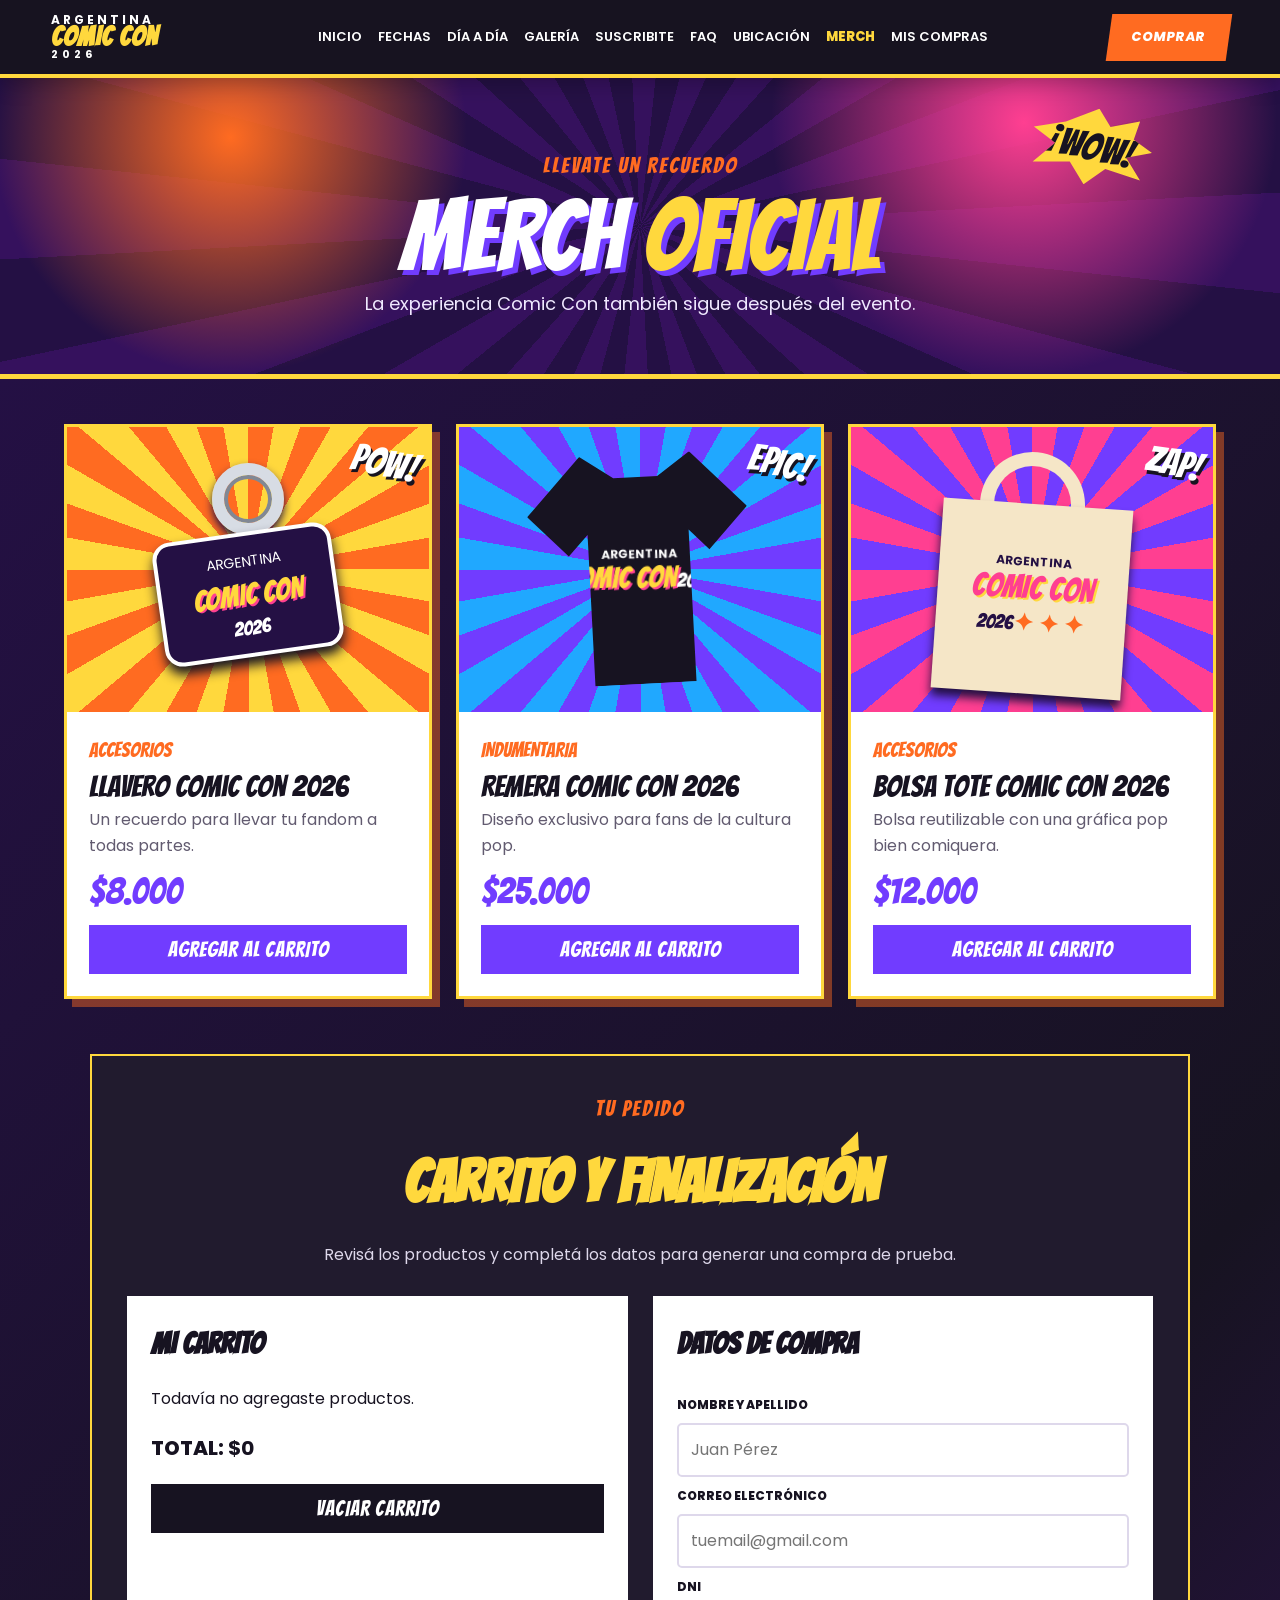
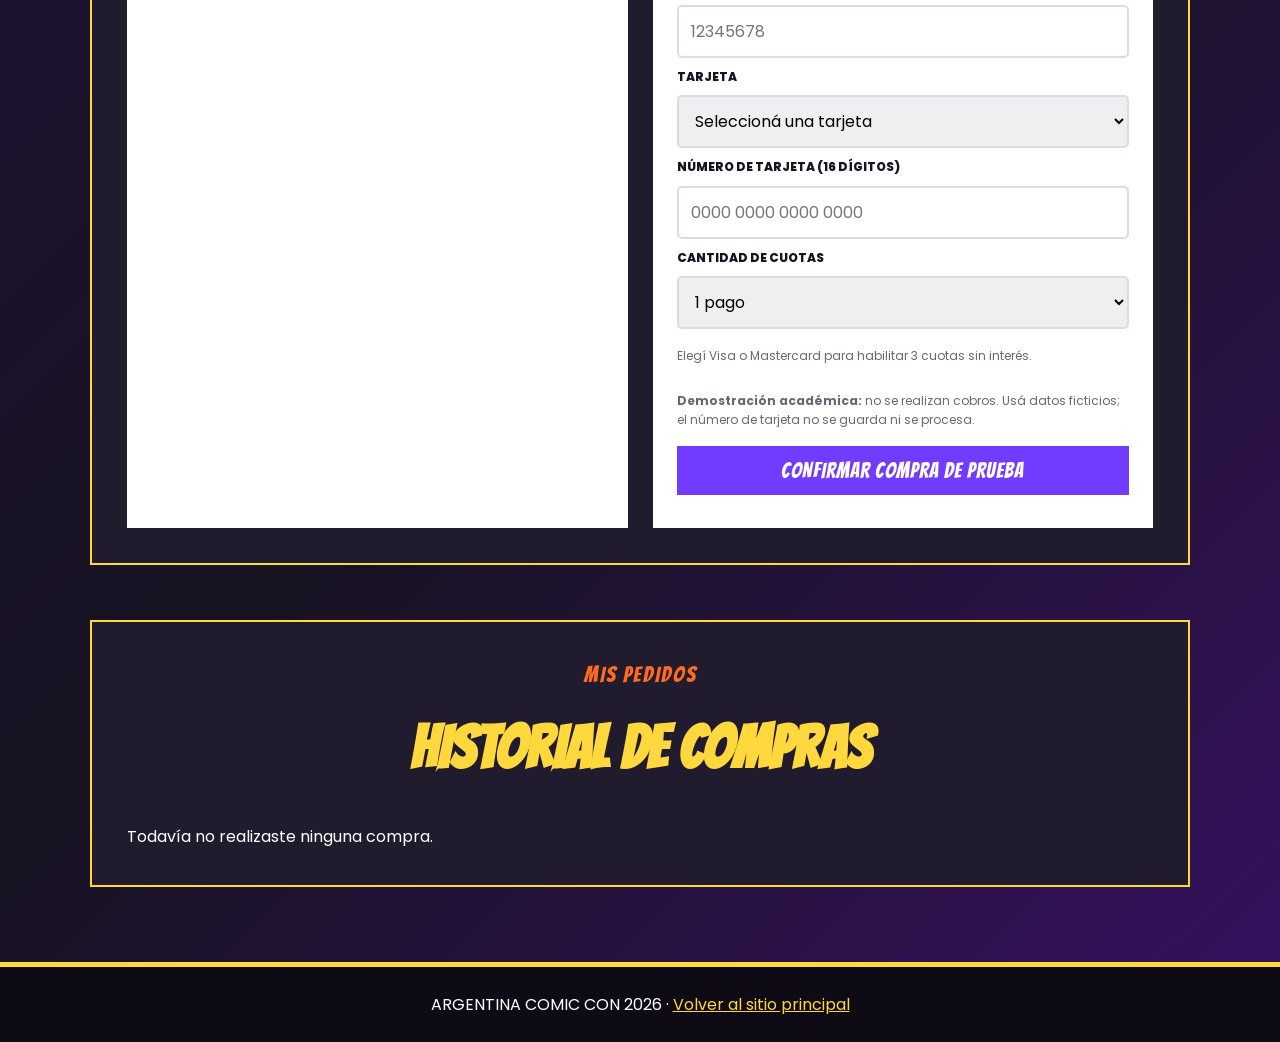
==== merch.html @ 1d35cbb2 "first commit" ====
<!DOCTYPE html>
<html lang="es">
<head>
<meta charset="UTF-8">
<meta name="viewport" content="width=device-width, initial-scale=1.0">
<title>Merch oficial | Argentina Comic Con 2026</title>
<link rel="preconnect" href="https://fonts.googleapis.com">
<link rel="preconnect" href="https://fonts.gstatic.com" crossorigin>
<link href="https://fonts.googleapis.com/css2?family=Bangers&family=Poppins:wght@300;400;500;600;700;800&display=swap" rel="stylesheet">
<link rel="stylesheet" href="style.css">
</head>
<body class="shop-page">
<header class="header">
<a href="index.html#inicio" class="logo"><span>ARGENTINA</span><strong>COMIC CON</strong><small>2026</small></a>
<nav class="nav"><a href="index.html#inicio">Inicio</a><a href="index.html#fechas">Fechas</a><a href="index.html#dia-a-dia">Día a Día</a><a href="index.html#galeria">Galería</a><a href="index.html#suscribite">Suscribite</a><a href="index.html#faq">FAQ</a><a href="index.html#ubicacion">Ubicación</a><a class="nav-merch active" href="merch.html">MERCH</a><a href="#historial-compras">Mis compras</a></nav>
<a href="index.html#fechas" class="btn btn-header">COMPRAR</a>
</header>
<main>
<section class="shop-hero"><p class="etiqueta-seccion">LLEVATE UN RECUERDO</p><h1>MERCH <span>OFICIAL</span></h1><p>La experiencia Comic Con también sigue después del evento.</p><div class="shop-comic-burst">¡WOW!</div></section>
<section class="shop-main">
<div class="shop-products">
<article class="shop-product"><div class="shop-product-art art-keychain" role="img" aria-label="Llavero coleccionable Comic Con 2026"><div class="key-ring"></div><div class="key-tag">ARGENTINA<br><b>COMIC CON</b><small>2026</small></div><span class="pop-word">POW!</span></div><div class="shop-product-info"><span class="entrada-tipo">ACCESORIOS</span><h2>Llavero Comic Con 2026</h2><p>Un recuerdo para llevar tu fandom a todas partes.</p><strong>$8.000</strong><button class="btn-entrada agregar-carrito" data-id="llavero" data-nombre="Llavero Comic Con 2026" data-precio="8000">AGREGAR AL CARRITO</button></div></article>
<article class="shop-product"><div class="shop-product-art art-shirt" role="img" aria-label="Remera negra edición Comic Con 2026"><div class="shirt-shape"><span>ARGENTINA<br><b>COMIC CON</b><small>2026</small></span></div><span class="pop-word">EPIC!</span></div><div class="shop-product-info"><span class="entrada-tipo">INDUMENTARIA</span><h2>Remera Comic Con 2026</h2><p>Diseño exclusivo para fans de la cultura pop.</p><strong>$25.000</strong><button class="btn-entrada agregar-carrito" data-id="remera" data-nombre="Remera Comic Con 2026" data-precio="25000">AGREGAR AL CARRITO</button></div></article>
<article class="shop-product"><div class="shop-product-art art-tote" role="img" aria-label="Bolsa tote de tela Comic Con 2026"><div class="tote-handle"></div><div class="tote-shape">ARGENTINA<br><b>COMIC CON</b><small>2026</small><i>✦ ✦ ✦</i></div><span class="pop-word">ZAP!</span></div><div class="shop-product-info"><span class="entrada-tipo">ACCESORIOS</span><h2>Bolsa tote Comic Con 2026</h2><p>Bolsa reutilizable con una gráfica pop bien comiquera.</p><strong>$12.000</strong><button class="btn-entrada agregar-carrito" data-id="tote" data-nombre="Bolsa tote Comic Con 2026" data-precio="12000">AGREGAR AL CARRITO</button></div></article>
</div>
<section class="checkout shop-checkout" id="datos-compra"><div class="checkout-heading"><p class="etiqueta-seccion">TU PEDIDO</p><h2>CARRITO Y FINALIZACIÓN</h2><p>Revisá los productos y completá los datos para generar una compra de prueba.</p></div><div class="checkout-grid">
<div class="carrito-panel"><h3>MI CARRITO</h3><div id="carrito-vacio">Todavía no agregaste productos.</div><div id="carrito-lista"></div><p class="carrito-total">TOTAL: <strong id="carrito-total">$0</strong></p><button type="button" class="btn-entrada vaciar-carrito" id="vaciar-carrito">VACIAR CARRITO</button></div>
<form class="compra-form" id="form-compra"><h3>DATOS DE COMPRA</h3><label for="compra-nombre">Nombre y apellido</label><input id="compra-nombre" name="nombre" type="text" required placeholder="Juan Pérez"><label for="compra-email">Correo electrónico</label><input id="compra-email" name="email" type="email" required placeholder="tuemail@gmail.com"><label for="compra-dni">DNI</label><input id="compra-dni" name="dni" type="text" required inputmode="numeric" placeholder="12345678">
<label for="medio-pago">Tarjeta</label><select id="medio-pago" name="pago" required><option value="">Seleccioná una tarjeta</option><option value="Visa">Visa</option><option value="Mastercard">Mastercard</option><option value="American Express">American Express</option></select>
<label for="numero-tarjeta">Número de tarjeta (16 dígitos)</label><input id="numero-tarjeta" name="numeroTarjeta" type="text" inputmode="numeric" autocomplete="cc-number" maxlength="19" placeholder="0000 0000 0000 0000" required>
<label for="cuotas">Cantidad de cuotas</label><select id="cuotas" name="cuotas" required><option value="1">1 pago</option><option value="3">3 cuotas sin interés (Visa / Mastercard)</option></select><p class="aviso-demo" id="aviso-cuotas">3 cuotas sin interés disponibles para Visa y Mastercard. American Express: 1 pago.</p>
<p class="aviso-demo"><strong>Demostración académica:</strong> no se realizan cobros. Usá datos ficticios; el número de tarjeta no se guarda ni se procesa.</p><button class="btn-entrada" type="submit">CONFIRMAR COMPRA DE PRUEBA</button><p id="mensaje-compra" role="status"></p></form></div></section>
<section class="historial shop-history" id="historial-compras"><div class="checkout-heading"><p class="etiqueta-seccion">MIS PEDIDOS</p><h2>HISTORIAL DE COMPRAS</h2></div><div id="historial-lista"></div></section>
</section>
</main>
<footer class="footer"><p>ARGENTINA COMIC CON 2026 · <a href="index.html">Volver al sitio principal</a></p></footer>
<script src="script.js"></script>
</body></html>
---- style.css ----
* {
    margin: 0;
    padding: 0;
    box-sizing: border-box;
}

html {
    overflow-x: hidden;
    scroll-behavior: smooth;
}

body {
    overflow-x: hidden;
    font-family: "Poppins", sans-serif;
    background: #f5f2ff;
    color: #171321;
    line-height: 1.6;
}

img {
    max-width: 100%;
    display: block;
}

a {
    text-decoration: none;
    color: inherit;
}

button,
input {
    font-family: inherit;
}




:root {
    --purple: #713cff;
    --dark-purple: #241044;
    --orange: #ff6b21;
    --yellow: #ffd83d;
    --blue: #20a8ff;
    --pink: #ff3f91;
    --dark: #171321;
    --white: #ffffff;
    --light: #f5f2ff;
    --gray: #77727f;
    --border: #ded8eb;
}




.header {
    position: sticky;
    top: 0;
    z-index: 1000;

    width: 100%;
    min-height: 78px;

    display: flex;
    align-items: center;
    justify-content: space-between;
    gap: 18px;
    flex-wrap: nowrap;

    padding: 12px 4%;

    background: rgba(23, 19, 33, 0.96);
    color: var(--white);

    border-bottom: 4px solid var(--yellow);
    box-shadow: 0 5px 20px rgba(0, 0, 0, 0.25);
}




.logo {
    flex: 0 0 auto;
    display: flex;
    flex-direction: column;
    line-height: 0.9;
    min-width: 145px;
}

.logo span {
    font-size: 12px;
    font-weight: 700;
    letter-spacing: 3px;
}

.logo strong {
    font-family: "Bangers", cursive;
    font-size: 27px;
    letter-spacing: 1px;
    color: var(--yellow);
}

.logo small {
    font-size: 11px;
    font-weight: 700;
    letter-spacing: 4px;
}




.nav {
    flex: 1 1 auto;
    min-width: 0;
    display: flex;
    align-items: center;
    justify-content: center;
    gap: clamp(10px, 1.25vw, 22px);
    flex-wrap: nowrap;
}

.nav a {
    position: relative;

    font-size: 13px;
    font-weight: 600;
    text-transform: uppercase;

    transition: 0.25s ease;
}

.nav a::after {
    content: "";
    position: absolute;
    left: 0;
    bottom: -6px;

    width: 0;
    height: 3px;

    background: var(--yellow);

    transition: 0.25s ease;
}

.nav a:hover {
    color: var(--yellow);
}

.nav a:hover::after {
    width: 100%;
}




.btn {
    display: inline-flex;
    align-items: center;
    justify-content: center;

    padding: 13px 23px;

    border: none;
    cursor: pointer;

    font-size: 13px;
    font-weight: 800;
    letter-spacing: 0.5px;

    text-transform: uppercase;

    transition: 0.25s ease;
}

.btn-header {
    flex: 0 0 auto;
    white-space: nowrap;
    background: var(--orange);
    color: white;

    transform: skew(-8deg);
}

.btn-header:hover {
    background: var(--yellow);
    color: var(--dark);
    transform: skew(-8deg) translateY(-3px);
}

.btn-primary {
    background: var(--yellow);
    color: var(--dark);
    box-shadow: 5px 5px 0 var(--dark);
}

.btn-primary:hover {
    transform: translate(-3px, -3px);
    box-shadow: 8px 8px 0 var(--dark);
}

.btn-secondary {
    background: transparent;
    color: white;
    border: 2px solid white;
}

.btn-secondary:hover {
    background: white;
    color: var(--dark);
}




.hero {
    position: relative;
    min-height: 680px;

    display: flex;
    align-items: center;

    overflow: hidden;

    background:
        radial-gradient(circle at 75% 30%, rgba(255, 216, 61, 0.25), transparent 22%),
        radial-gradient(circle at 90% 80%, rgba(255, 63, 145, 0.35), transparent 28%),
        linear-gradient(135deg, #251044 0%, #4a1b86 50%, #151022 100%);
}

.hero::before {
    content: "WOW!";
    position: absolute;
    right: 5%;
    top: 12%;

    font-family: "Bangers", cursive;
    font-size: clamp(90px, 15vw, 230px);

    color: rgba(255, 216, 61, 0.08);

    transform: rotate(-10deg);
}

.hero-overlay {
    position: absolute;
    inset: 0;

    background:
        repeating-linear-gradient(
            135deg,
            transparent,
            transparent 18px,
            rgba(255, 255, 255, 0.025) 19px,
            rgba(255, 255, 255, 0.025) 20px
        );
}

.hero-content {
    position: relative;
    z-index: 2;

    width: min(900px, 90%);

    margin: 0 auto;
    padding: 90px 0;
}

.eyebrow {
    margin-bottom: 15px;

    color: var(--yellow);

    font-size: 14px;
    font-weight: 800;
    letter-spacing: 3px;
}

.hero h1 {
    font-family: "Bangers", cursive;

    font-size: clamp(75px, 12vw, 150px);
    line-height: 0.78;

    color: white;

    text-shadow:
        7px 7px 0 var(--dark),
        12px 12px 0 rgba(255, 107, 33, 0.7);

    transform: rotate(-2deg);
}

.hero h1 span {
    display: block;
    color: var(--yellow);
}

.hero-date {
    margin-top: 35px;

    font-size: clamp(20px, 3vw, 34px);
    font-weight: 800;

    color: white;
}

.hero-location {
    margin-top: 5px;

    color: #d9d1eb;

    font-size: 14px;
    font-weight: 600;
    letter-spacing: 1px;
}

.hero-buttons {
    display: flex;
    gap: 18px;
    margin-top: 35px;
    flex-wrap: wrap;
}

.comic-burst {
    position: absolute;
    right: 10%;
    bottom: 12%;

    width: 150px;
    height: 150px;

    display: flex;
    align-items: center;
    justify-content: center;

    background: var(--orange);
    color: white;

    font-family: "Bangers", cursive;
    font-size: 38px;
    letter-spacing: 2px;

    clip-path: polygon(
        50% 0%,
        61% 16%,
        79% 7%,
        82% 26%,
        100% 27%,
        89% 45%,
        100% 60%,
        80% 65%,
        83% 86%,
        63% 80%,
        50% 100%,
        38% 82%,
        18% 91%,
        20% 69%,
        0% 63%,
        13% 47%,
        2% 30%,
        22% 27%,
        24% 7%,
        42% 17%
    );

    transform: rotate(12deg);
}




.section {
    padding: 95px 7%;
}
.section {
    scroll-margin-top: 95px;
}

.btn-back-top {
    display: flex;
    width: max-content;
    margin: 35px auto 0;
    background: var(--dark);
    color: var(--white);
    box-shadow: 5px 5px 0 var(--yellow);
}

.btn-back-top:hover {
    background: var(--purple);
    color: var(--white);
    transform: translateY(-3px);
}

.dark-section .btn-back-top {
    background: var(--yellow);
    color: var(--dark);
    box-shadow: 5px 5px 0 var(--orange);
}

.dark-section .btn-back-top:hover {
    background: var(--orange);
    color: var(--white);
}


.section-title {
    margin-bottom: 50px;
}

.section-title > span {
    display: block;

    margin-bottom: 4px;

    color: var(--purple);

    font-size: 13px;
    font-weight: 800;
    letter-spacing: 3px;
}

.section-title h2 {
    font-size: clamp(35px, 5vw, 60px);
    line-height: 1;
    text-transform: uppercase;
}

.section-title h2 strong {
    display: block;
    color: var(--purple);
}

.light-title > span {
    color: var(--yellow);
}

.light-title h2 {
    color: white;
}

.light-title h2 strong {
    color: var(--yellow);
}

.section-intro {
    max-width: 700px;
    margin: -25px auto 50px;

    text-align: center;

    color: var(--gray);
}

.light-text {
    color: #d6d0df;
}




.intro {
    background: var(--light);
}

.intro-grid {
    display: grid;
    grid-template-columns: repeat(4, minmax(0, 1fr));
    gap: 22px;
}

.info-card {
    position: relative;

    min-height: 290px;

    padding: 30px;

    overflow: hidden;

    color: white;

    box-shadow: 8px 8px 0 var(--dark);

    transition: 0.3s ease;
}

.info-card:hover {
    transform: translateY(-8px) rotate(-1deg);
}

.card-purple {
    background: var(--purple);
}

.card-orange {
    background: var(--orange);
}

.card-blue {
    background: var(--blue);
}

.card-pink {
    background: var(--pink);
}

.card-number {
    font-family: "Bangers", cursive;
    font-size: 35px;
}

.info-card h3 {
    margin: 20px 0 12px;

    font-family: "Bangers", cursive;
    font-size: 30px;
    letter-spacing: 1px;
}

.info-card p {
    font-size: 14px;
}

.card-icon {
    position: absolute;
    right: 20px;
    bottom: 5px;

    font-size: 80px;
    opacity: 0.18;
}




.dark-section {
    background:
        radial-gradient(circle at 20% 20%, rgba(113, 60, 255, 0.25), transparent 25%),
        var(--dark);
}

.dates-grid {
    display: grid;
    grid-template-columns: repeat(3, minmax(0, 1fr));
    gap: 25px;
}

.date-card {
    background: white;
    color: var(--dark);

    border-top: 7px solid var(--purple);

    box-shadow: 8px 8px 0 rgba(255, 216, 61, 0.8);

    transition: 0.3s ease;
}

.date-card:hover {
    transform: translateY(-7px);
}

.featured-date {
    transform: translateY(-15px);
    border-top-color: var(--orange);
}

.featured-date:hover {
    transform: translateY(-22px);
}

.date-top {
    display: flex;
    justify-content: space-between;
    align-items: center;

    padding: 22px 25px;

    background: #f1edf8;
}

.date-top span {
    font-size: 13px;
    font-weight: 800;
    letter-spacing: 2px;
}

.date-top strong {
    font-family: "Bangers", cursive;
    font-size: 60px;
    line-height: 0.8;
}

.date-content {
    padding: 25px;
}

.date-content h3 {
    color: var(--purple);

    font-family: "Bangers", cursive;
    font-size: 35px;
}

.time {
    margin: 5px 0 15px;

    font-weight: 800;
}

.date-content > p:not(.time) {
    min-height: 90px;

    color: var(--gray);

    font-size: 14px;
}

.price {
    display: block;

    margin: 20px 0;

    color: var(--orange);

    font-size: 20px;
    font-weight: 800;
}

.btn-buy {
    width: 100%;

    background: var(--dark);
    color: white;
}

.btn-buy:hover {
    background: var(--purple);
}




.schedule {
    background: white;
}

.schedule-list {
    max-width: 1000px;
    margin: auto;
}

.schedule-day {
    margin-bottom: 45px;

    border: 2px solid var(--border);

    background: white;

    box-shadow: 8px 8px 0 #e8e2f1;
}

.day-heading {
    display: flex;
    align-items: center;
    gap: 25px;

    padding: 25px 30px;

    color: white;
}

.day-heading span {
    font-family: "Bangers", cursive;
    font-size: 70px;
    line-height: 0.8;
}

.day-heading small {
    font-size: 12px;
    font-weight: 800;
    letter-spacing: 3px;
}

.day-heading h3 {
    font-family: "Bangers", cursive;
    font-size: 35px;
    letter-spacing: 1px;
}

.day-heading.purple {
    background: var(--purple);
}

.day-heading.orange {
    background: var(--orange);
}

.day-heading.blue {
    background: var(--blue);
}

.events {
    padding: 10px 30px;
}

.event {
    display: grid;
    grid-template-columns: 100px 1fr;
    gap: 25px;

    padding: 23px 0;

    border-bottom: 1px solid var(--border);
}

.event:last-child {
    border-bottom: none;
}

.event time {
    color: var(--purple);

    font-size: 18px;
    font-weight: 800;
}

.event h4 {
    margin-bottom: 3px;

    font-size: 17px;
}

.event p {
    color: var(--gray);
    font-size: 14px;
}

.academic-note {
    max-width: 1000px;
    margin: 35px auto 0;

    color: var(--gray);

    font-size: 12px;
    font-style: italic;
    text-align: center;
}




.gallery {
    overflow: hidden;
}

.gallery-grid {
    display: grid;
    grid-template-columns: repeat(4, minmax(0, 1fr));
    gap: 15px;
}

.gallery-item {
    position: relative;

    aspect-ratio: 1 / 1;

    overflow: hidden;

    background: #312b3b;

    border: 3px solid white;

    transition: 0.3s ease;
}

.gallery-item img {
    width: 100%;
    height: 100%;

    object-fit: cover;

    transition: 0.4s ease;
}

.gallery-item:hover img {
    transform: scale(1.1);
}

.gallery-item:hover {
    transform: rotate(-2deg);
}

.gallery-item span {
    position: absolute;
    right: 8px;
    bottom: 5px;

    font-family: "Bangers", cursive;
    font-size: 25px;

    color: white;

    text-shadow: 2px 2px 0 var(--dark);
}




.subscribe {
    background:
        radial-gradient(circle at 80% 20%, rgba(255, 216, 61, 0.2), transparent 20%),
        #eee9f7;
}

.subscribe-content {
    max-width: 850px;
    margin: auto;
    text-align: center;
}

.subscribe-content .section-title {
    margin-bottom: 20px;
}

.subscribe-content p {
    color: var(--gray);
}

.subscribe-form {
    max-width: 850px;
    margin: 45px auto 0;

    display: grid;
    grid-template-columns: repeat(2, minmax(0, 1fr));
    gap: 20px;

    padding: 35px;

    background: white;

    border: 3px solid var(--dark);

    box-shadow: 9px 9px 0 var(--purple);
}

.form-group {
    display: flex;
    flex-direction: column;
    gap: 7px;
}

.form-group.full-width {
    grid-column: 1 / -1;
}

.form-group label {
    font-size: 12px;
    font-weight: 800;
    text-transform: uppercase;
}

.form-group input {
    width: 100%;

    padding: 14px 15px;

    border: 2px solid var(--border);
    outline: none;

    font-size: 14px;

    transition: 0.2s ease;
}

.form-group input:focus {
    border-color: var(--purple);
    box-shadow: 3px 3px 0 rgba(113, 60, 255, 0.2);
}

.btn-submit {
    grid-column: 1 / -1;

    background: var(--purple);
    color: white;
}

.btn-submit:hover {
    background: var(--orange);
    transform: translateY(-3px);
}




.faq {
    background: white;
}

.faq-list {
    max-width: 900px;
    margin: auto;
}

.faq details {
    margin-bottom: 15px;

    border: 2px solid var(--border);

    background: #faf9fd;

    transition: 0.2s ease;
}

.faq details[open] {
    border-color: var(--purple);
}

.faq summary {
    display: flex;
    align-items: center;
    justify-content: space-between;

    padding: 20px 25px;

    cursor: pointer;

    font-weight: 700;

    list-style: none;
}

.faq summary::-webkit-details-marker {
    display: none;
}

.faq summary span {
    color: var(--purple);

    font-size: 25px;
    font-weight: 400;

    transition: 0.2s ease;
}

.faq details[open] summary span {
    transform: rotate(45deg);
}

.faq details p {
    padding: 0 25px 22px;

    color: var(--gray);

    font-size: 14px;
}




.location {
    color: white;
}

.location-grid {
    display: grid;
    grid-template-columns: 0.8fr 1.2fr;
    gap: 40px;

    max-width: 1100px;
    margin: auto;
}

.location-info {
    display: flex;
    flex-direction: column;
    align-items: flex-start;
    justify-content: center;
}

.location-icon {
    margin-bottom: 10px;

    font-size: 55px;
}

.location-info h3 {
    margin-bottom: 15px;

    font-family: "Bangers", cursive;
    font-size: 45px;
    color: var(--yellow);
}

.location-info p {
    margin-bottom: 5px;

    color: #d9d3e3;
}

.btn-location {
    margin-top: 25px;

    background: var(--yellow);
    color: var(--dark);
}

.btn-location:hover {
    background: var(--orange);
    color: white;
}

.map-container {
    min-height: 450px;

    overflow: hidden;

    border: 5px solid white;

    box-shadow: 10px 10px 0 var(--orange);
}

.map-container iframe {
    display: block;
}




.footer {
    padding: 50px 7%;

    background: #0e0b15;
    color: white;

    text-align: center;

    border-top: 5px solid var(--yellow);
}

.footer-logo {
    display: flex;
    flex-direction: column;
    align-items: center;

    margin-bottom: 25px;
}

.footer-logo strong {
    font-family: "Bangers", cursive;
    font-size: 35px;
    letter-spacing: 1px;
}

.footer-logo span {
    color: var(--yellow);
    font-weight: 800;
}

.footer-links,
.socials {
    display: flex;
    justify-content: center;
    flex-wrap: wrap;
    gap: 20px;

    margin-bottom: 20px;
}

.footer-links a,
.socials a {
    color: #c9c3d2;

    font-size: 13px;

    transition: 0.2s ease;
}

.footer-links a:hover,
.socials a:hover {
    color: var(--yellow);
}

.copyright {
    color: #77727f;
    font-size: 12px;
}




@media (max-width: 1100px) {

    .header {
        gap: 12px;
        padding-left: 3%;
        padding-right: 3%;
    }

    .nav {
        gap: 10px;
    }

    .intro-grid {
        grid-template-columns: repeat(2, minmax(0, 1fr));
    }

    .gallery-grid {
        grid-template-columns: repeat(3, minmax(0, 1fr));
    }
}


@media (max-width: 850px) {

    .dates-grid {
        grid-template-columns: 1fr;
    }

    .featured-date {
        transform: none;
    }

    .featured-date:hover {
        transform: translateY(-7px);
    }

    .location-grid {
        grid-template-columns: 1fr;
    }

    .comic-burst {
        right: 5%;
        opacity: 0.6;
    }

    .gallery-grid {
        grid-template-columns: repeat(2, minmax(0, 1fr));
    }
}


@media (max-width: 650px) {

    .header {
        flex-wrap: wrap;
        justify-content: center;
        gap: 12px 18px;
    }

    .logo {
        width: 100%;
        align-items: center;
    }

    .nav {
        flex: 0 0 100%;
        justify-content: center;
        flex-wrap: wrap;
        gap: 10px 16px;
    }

    .section {
        scroll-margin-top: 145px;
    }

    .header {
        padding: 15px 5%;
    }

    .logo {
        min-width: auto;
    }

    .logo strong {
        font-size: 22px;
    }

    .btn-header {
        display: none;
    }

    .nav {
        gap: 12px 18px;
    }

    .nav a {
        font-size: 11px;
    }

    .hero {
        min-height: 600px;
    }

    .hero-content {
        padding: 70px 0;
    }

    .hero h1 {
        font-size: clamp(65px, 20vw, 105px);
    }

    .hero-date {
        font-size: 21px;
    }

    .hero-location {
        font-size: 11px;
    }

    .hero-buttons {
        flex-direction: column;
        align-items: stretch;
    }

    .comic-burst {
        width: 100px;
        height: 100px;

        font-size: 25px;

        right: 4%;
        bottom: 7%;
    }

    .section {
        padding: 70px 6%;
    }

    .section-title {
        margin-bottom: 35px;
    }

    .section-title h2 {
        font-size: 38px;
    }

    .intro-grid {
        grid-template-columns: 1fr;
    }

    .info-card {
        min-height: 240px;
    }

    .day-heading {
        padding: 20px;
        gap: 15px;
    }

    .day-heading span {
        font-size: 55px;
    }

    .day-heading h3 {
        font-size: 28px;
    }

    .events {
        padding: 10px 20px;
    }

    .event {
        grid-template-columns: 70px 1fr;
        gap: 15px;
    }

    .event time {
        font-size: 15px;
    }

    .event h4 {
        font-size: 15px;
    }

    .event p {
        font-size: 13px;
    }

    .gallery-grid {
        grid-template-columns: repeat(2, minmax(0, 1fr));
        gap: 8px;
    }

    .subscribe-form {
        grid-template-columns: 1fr;
        padding: 25px;
    }

    .form-group.full-width,
    .btn-submit {
        grid-column: auto;
    }

    .location-info {
        align-items: center;
        text-align: center;
    }

    .map-container {
        min-height: 300px;
    }

    .map-container iframe {
        height: 300px;
    }
}


@media (max-width: 400px) {

    .nav {
        gap: 9px 13px;
    }

    .nav a {
        font-size: 10px;
    }

    .hero h1 {
        font-size: 62px;
    }

    .gallery-grid {
        grid-template-columns: 1fr 1fr;
    }
}


/* TIENDA INTEGRADA - ENTRADAS Y MERCH */
.tienda { padding: 90px 7%; background: var(--dark); color: var(--white); scroll-margin-top: 95px; }
.tienda-encabezado { max-width: 760px; margin: 0 auto 45px; text-align: center; }
.etiqueta-seccion { color: var(--orange); font-family: "Bangers", cursive; font-size: 22px; letter-spacing: 2px; }
.tienda-encabezado h2, .checkout-heading h2 { margin: 8px 0 12px; color: var(--yellow); font-family: "Bangers", cursive; font-size: clamp(38px, 5vw, 60px); }
.tienda-encabezado p { color: #ded8eb; }
.entradas-contenedor, .productos-grid { display: grid; grid-template-columns: repeat(2, minmax(0, 1fr)); gap: 28px; max-width: 1100px; margin: auto; }
.entrada-card, .producto-card { overflow: hidden; background: #241044; border: 2px solid var(--purple); box-shadow: 7px 7px 0 rgba(255,216,61,.25); }
.entrada-card { position: relative; }
.entrada-ilustracion { height: 270px; position: relative; display: flex; align-items: center; justify-content: center; overflow: hidden; }
.anime-comun { background: radial-gradient(circle, var(--blue), transparent 35%), repeating-conic-gradient(var(--purple) 0deg 12deg, #241044 12deg 24deg); }
.anime-gold { background: radial-gradient(circle, #f4d27a, transparent 35%), repeating-conic-gradient(#8f6a23 0deg 12deg, #171321 12deg 24deg); }
.anime-etiqueta, .anime-efecto { position: absolute; z-index: 2; font-family: "Bangers", cursive; }
.anime-etiqueta { top: 18px; left: 18px; padding: 7px 13px; background: var(--yellow); color: var(--dark); transform: rotate(-5deg); }
.anime-efecto { top: 65px; right: 18px; color: white; font-size: 42px; text-shadow: 3px 3px var(--pink); }
.anime-personaje { width: 125px; height: 160px; display: grid; place-items: center; background: linear-gradient(145deg,var(--pink),var(--purple),var(--blue)); clip-path: polygon(50% 0,85% 20%,100% 60%,75% 100%,25% 100%,0 60%,15% 20%); }
.anime-personaje span { color: white; font-size: 55px; }
.personaje-gold { background: linear-gradient(145deg,#fff1b8,#d6ad55,#8f6a23); }
.personaje-gold span { color: #171321; }
.anime-texto { position: absolute; bottom: 15px; width: 100%; text-align: center; color: white; font-family: "Bangers", cursive; font-size: 24px; text-shadow: 2px 2px #171321; }
.entrada-info, .producto-info { padding: 26px; color: white; }
.entrada-tipo { color: var(--yellow); font-family: "Bangers", cursive; font-size: 20px; }
.entrada-info h3, .producto-info h3 { margin: 8px 0; color: white; font-family: "Bangers", cursive; font-size: 34px; }
.entrada-descripcion, .producto-info p { color: #e3deec; }
.entrada-info ul { margin: 18px 0; list-style: none; }
.entrada-info li { margin: 8px 0; }
.entrada-info li::before { content: "✦ "; color: var(--yellow); }
.entrada-precio, .producto-info strong { display: block; margin: 18px 0; color: var(--yellow); font-family: "Bangers", cursive; font-size: 36px; }
.btn-entrada { display: block; width: 100%; padding: 13px 16px; border: 0; background: var(--purple); color: white; text-align: center; font-family: "Bangers", cursive; font-size: 21px; letter-spacing: 1px; cursor: pointer; transition: .2s ease; }
.btn-entrada:hover { background: var(--orange); transform: translateY(-2px); }
.entrada-gold { border-color: #d6ad55; background: #171321; }
.gold-destacado { padding: 10px; background: linear-gradient(90deg,#8f6a23,#f4d27a,#8f6a23); color: #171321; text-align: center; font-family: "Bangers", cursive; letter-spacing: 2px; }
.gold-texto { color: #f4d27a !important; }
.btn-gold { background: linear-gradient(90deg,#8f6a23,#f4d27a,#8f6a23); color: #171321; }
.merch-heading { margin-top: 85px; }
.productos-grid { grid-template-columns: repeat(3, minmax(0,1fr)); }
.producto-card { border-color: var(--orange); }
.producto-arte { height: 210px; display: grid; place-items: center; background: radial-gradient(circle at center, #713cff, #241044); color: var(--yellow); font-family: "Bangers", cursive; font-size: 60px; text-align: center; text-shadow: 4px 4px #171321; }
.producto-taza { background: linear-gradient(135deg,#20a8ff,#241044); }
.producto-tote { background: linear-gradient(135deg,#ff3f91,#713cff); }
.checkout, .historial { max-width: 1100px; margin: 85px auto 0; padding: 35px; background: #211b2e; border: 2px solid var(--yellow); }
.checkout-heading { margin-bottom: 28px; text-align: center; }
.checkout-heading p:last-child { color: #ded8eb; }
.checkout-grid { display: grid; grid-template-columns: 1fr 1fr; gap: 25px; }
.carrito-panel, .compra-form { padding: 24px; background: #fff; color: var(--dark); }
.carrito-panel h3, .compra-form h3 { margin-bottom: 18px; font-family: "Bangers", cursive; font-size: 30px; }
.carrito-item, .historial-item { display: flex; justify-content: space-between; gap: 12px; align-items: center; padding: 12px 0; border-bottom: 1px solid var(--border); }
.carrito-item button { border: 0; background: none; color: #b42318; cursor: pointer; }
.carrito-total { margin: 20px 0; font-size: 20px; font-weight: 800; }
.vaciar-carrito { margin-top: 10px; background: var(--dark); }
.compra-form { display: flex; flex-direction: column; gap: 9px; }
.compra-form label { font-size: 12px; font-weight: 800; text-transform: uppercase; }
.compra-form input, .compra-form select { width: 100%; padding: 12px; border: 2px solid var(--border); font: inherit; }
.aviso-demo { margin: 8px 0; color: #6b6475; font-size: 12px; }
#mensaje-compra { color: #176b36; font-weight: 700; }
.historial { margin-top: 35px; }
.historial-item { color: white; border-color: rgba(255,255,255,.2); }
.historial-item p, .historial-item small { display: block; color: #ded8eb; font-size: 12px; }
@media (max-width: 850px) { .entradas-contenedor, .checkout-grid { grid-template-columns: 1fr; } .entradas-contenedor { max-width: 560px; } .productos-grid { grid-template-columns: repeat(2,minmax(0,1fr)); } }
@media (max-width: 600px) { .tienda { padding: 65px 5%; } .productos-grid { grid-template-columns: 1fr; } .checkout, .historial { padding: 18px; margin-top: 55px; } .entrada-ilustracion { height: 240px; } .entrada-info, .producto-info { padding: 20px; } .carrito-item, .historial-item { align-items: flex-start; flex-direction: column; } }

/* MERCH: pagina independiente de la tienda */
.shop-page { background:#171321; color:#fff; }
.nav .nav-merch { color:var(--yellow); font-weight:800; }
.shop-hero { position:relative; overflow:hidden; padding:70px 6% 55px; text-align:center; background:radial-gradient(circle at 18% 20%,#ff6b21 0,transparent 22%),radial-gradient(circle at 80% 15%,#ff3f91 0,transparent 24%),repeating-conic-gradient(from 15deg,#35115d 0deg 9deg,#241044 9deg 18deg); border-bottom:5px solid var(--yellow); }
.shop-hero h1 { margin:6px 0; font:clamp(56px,9vw,100px)/.95 Bangers,cursive; color:#fff; text-shadow:5px 5px var(--purple); }
.shop-hero h1 span { color:var(--yellow); } .shop-hero>p:last-of-type { color:#f0e9ff; font-size:18px; }
.shop-comic-burst { position:absolute; right:10%; top:30px; padding:18px; background:var(--yellow); color:#171321; font:38px Bangers,cursive; clip-path:polygon(50% 0,62% 20%,85% 5%,83% 30%,100% 42%,80% 55%,95% 80%,65% 75%,50% 100%,35% 75%,5% 85%,20% 55%,0 40%,25% 25%); transform:rotate(12deg); }
.shop-main { padding:45px 5% 75px; background:linear-gradient(135deg,#241044,#171321 60%,#35115d); }
.shop-products { display:grid; grid-template-columns:repeat(3,minmax(0,1fr)); gap:24px; max-width:1200px; margin:0 auto; }
.shop-product { overflow:hidden; background:#fff; color:#171321; border:3px solid var(--yellow); box-shadow:8px 8px 0 rgba(255,107,33,.45); }
.shop-product-art { height:285px; display:flex; position:relative; align-items:center; justify-content:center; overflow:hidden; isolation:isolate; }
.shop-product-art:before { content:""; position:absolute; inset:-25%; z-index:-1; background:repeating-conic-gradient(#ff3f91 0deg 12deg,#713cff 12deg 24deg); }
.art-keychain:before { background:repeating-conic-gradient(#ff6b21 0deg 10deg,#ffd83d 10deg 20deg); } .art-shirt:before { background:repeating-conic-gradient(#713cff 0deg 10deg,#20a8ff 10deg 20deg); } .art-tote:before { background:repeating-conic-gradient(#ff3f91 0deg 10deg,#713cff 10deg 20deg); }
.key-ring { position:absolute; top:36px; width:72px; height:72px; border:12px solid #d7dce4; border-radius:50%; box-shadow:inset 0 0 0 4px #818894,0 5px 8px #241044; }
.key-tag { position:absolute; top:105px; display:grid; place-items:center; width:180px; height:125px; padding:10px; border:4px solid #fff; border-radius:18px; background:#241044; color:#fff; text-align:center; transform:rotate(-8deg); box-shadow:0 8px 12px #171321; font-size:14px; } .key-tag b,.shirt-shape b,.tote-shape b { color:var(--yellow); font:30px/1 Bangers,cursive; text-shadow:2px 2px #ff3f91; } .key-tag small,.shirt-shape small,.tote-shape small { font:20px Bangers,cursive; }
.shirt-shape { position:relative; width:220px; height:230px; display:grid; place-items:center; clip-path:polygon(25% 0,40% 10%,60% 10%,75% 0,100% 25%,82% 43%,73% 34%,73% 100%,27% 100%,27% 34%,18% 43%,0 25%); background:#171321; color:white; filter:drop-shadow(0 8px 6px #241044); text-align:center; transform:rotate(-3deg); } .shirt-shape span { transform:rotate(2deg); font-size:12px; font-weight:700; }
.tote-handle { position:absolute; top:25px; width:105px; height:105px; border:14px solid #f5e6c7; border-bottom:0; border-radius:55px 55px 0 0; } .tote-shape { margin-top:60px; width:190px; height:190px; padding-top:48px; background:#f5e6c7; color:#241044; text-align:center; box-shadow:0 8px 10px #241044; transform:rotate(4deg); font-size:12px; font-weight:700; } .tote-shape b { display:block; color:#ff3f91; text-shadow:2px 2px var(--yellow); font-size:33px; } .tote-shape i { color:#ff6b21; font-style:normal; font-size:24px; }
.pop-word { position:absolute; right:12px; top:15px; color:#fff; font:38px Bangers,cursive; text-shadow:3px 3px #171321; transform:rotate(12deg); }
.shop-product-info { padding:22px; } .shop-product-info h2 { margin:5px 0; font:30px Bangers,cursive; } .shop-product-info p { min-height:48px; color:#625b70; } .shop-product-info strong { display:block; margin:14px 0; font:36px Bangers,cursive; color:#713cff; } .shop-product-info .entrada-tipo { color:#ff6b21; }
.shop-checkout,.shop-history { margin:55px auto 0; } .shop-checkout .checkout-heading h2,.shop-history .checkout-heading h2 { color:var(--yellow); } .compra-form input,.compra-form select { border-radius:5px; } .shop-page .footer { padding:25px; text-align:center; } .shop-page .footer a { color:var(--yellow); text-decoration:underline; }
@media(max-width:900px){.shop-products{grid-template-columns:repeat(2,minmax(0,1fr));}.shop-comic-burst{right:3%;top:8px;}}
@media(max-width:620px){.shop-products{grid-template-columns:1fr;max-width:480px}.shop-hero{padding:60px 5% 40px}.shop-comic-burst{display:none}.shop-product-art{height:250px}.shop-main{padding:30px 5%}.shop-checkout,.shop-history{padding:18px;margin-top:35px}}
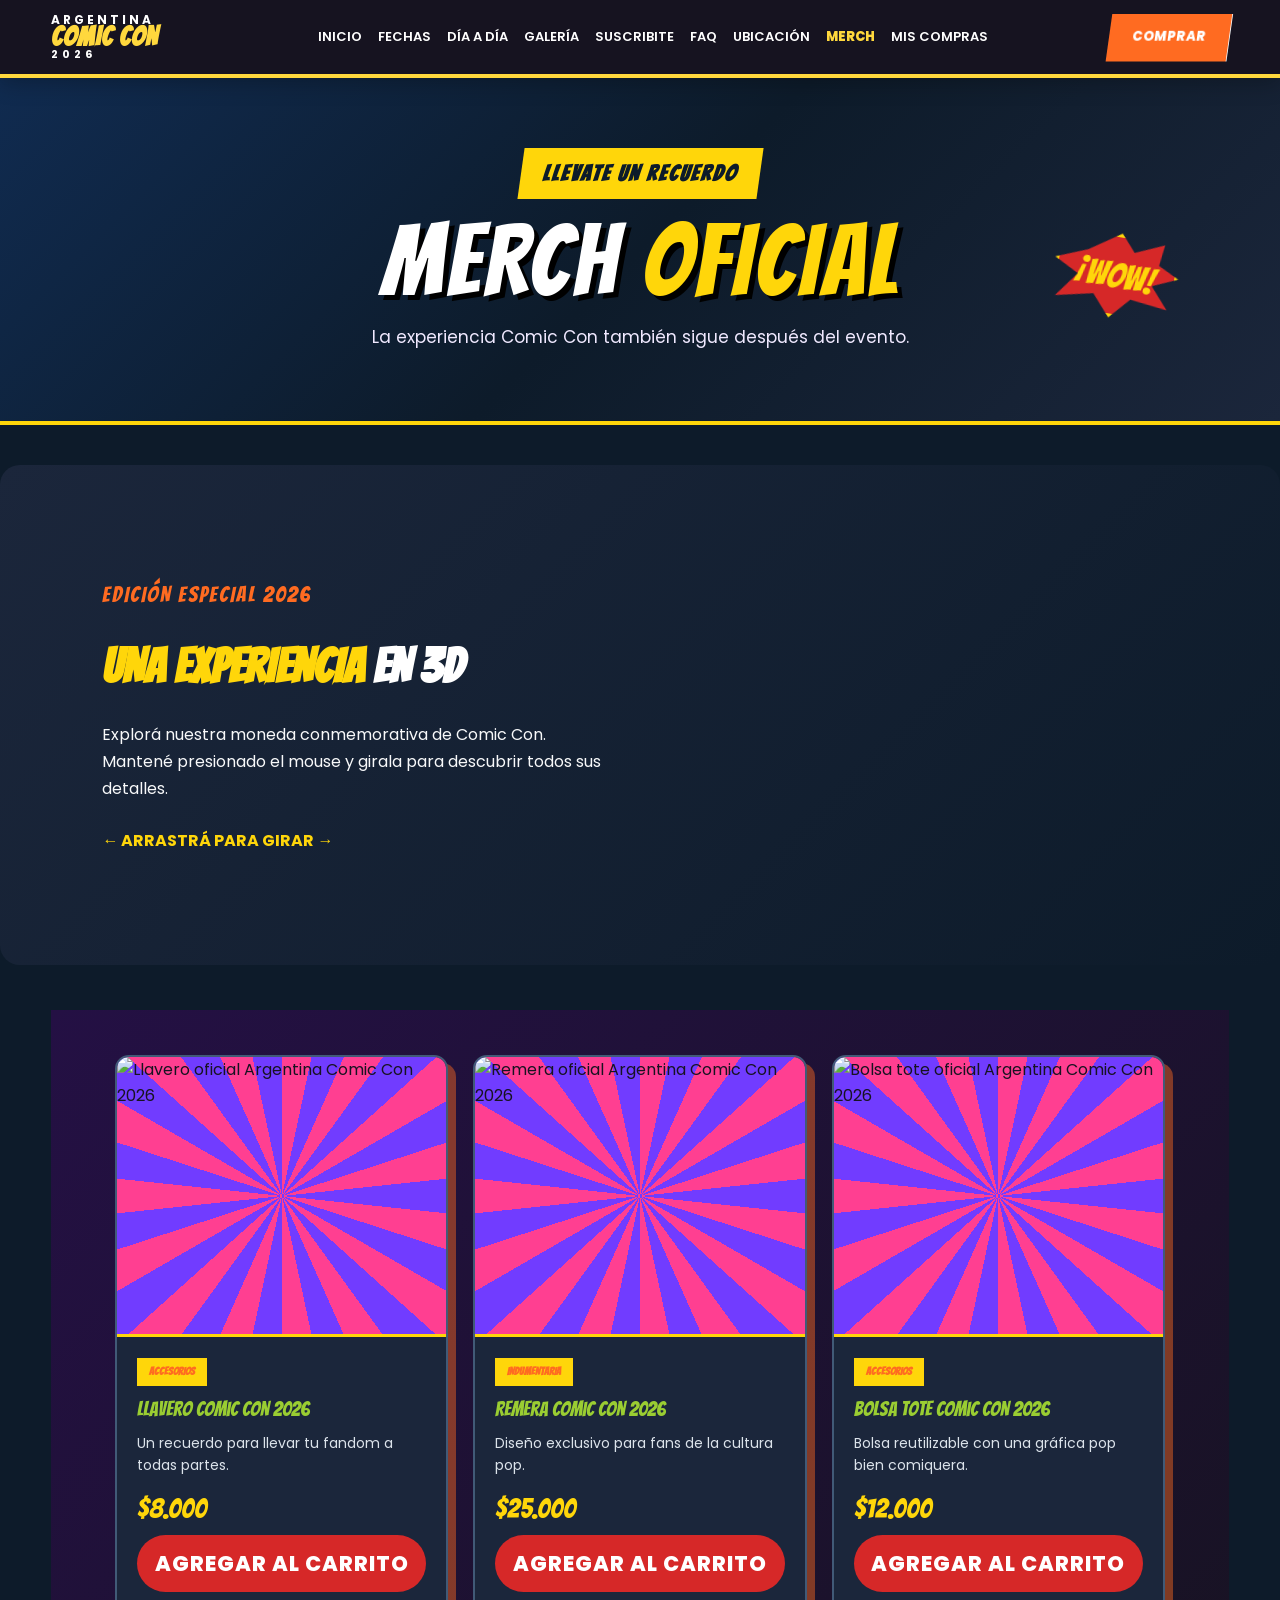
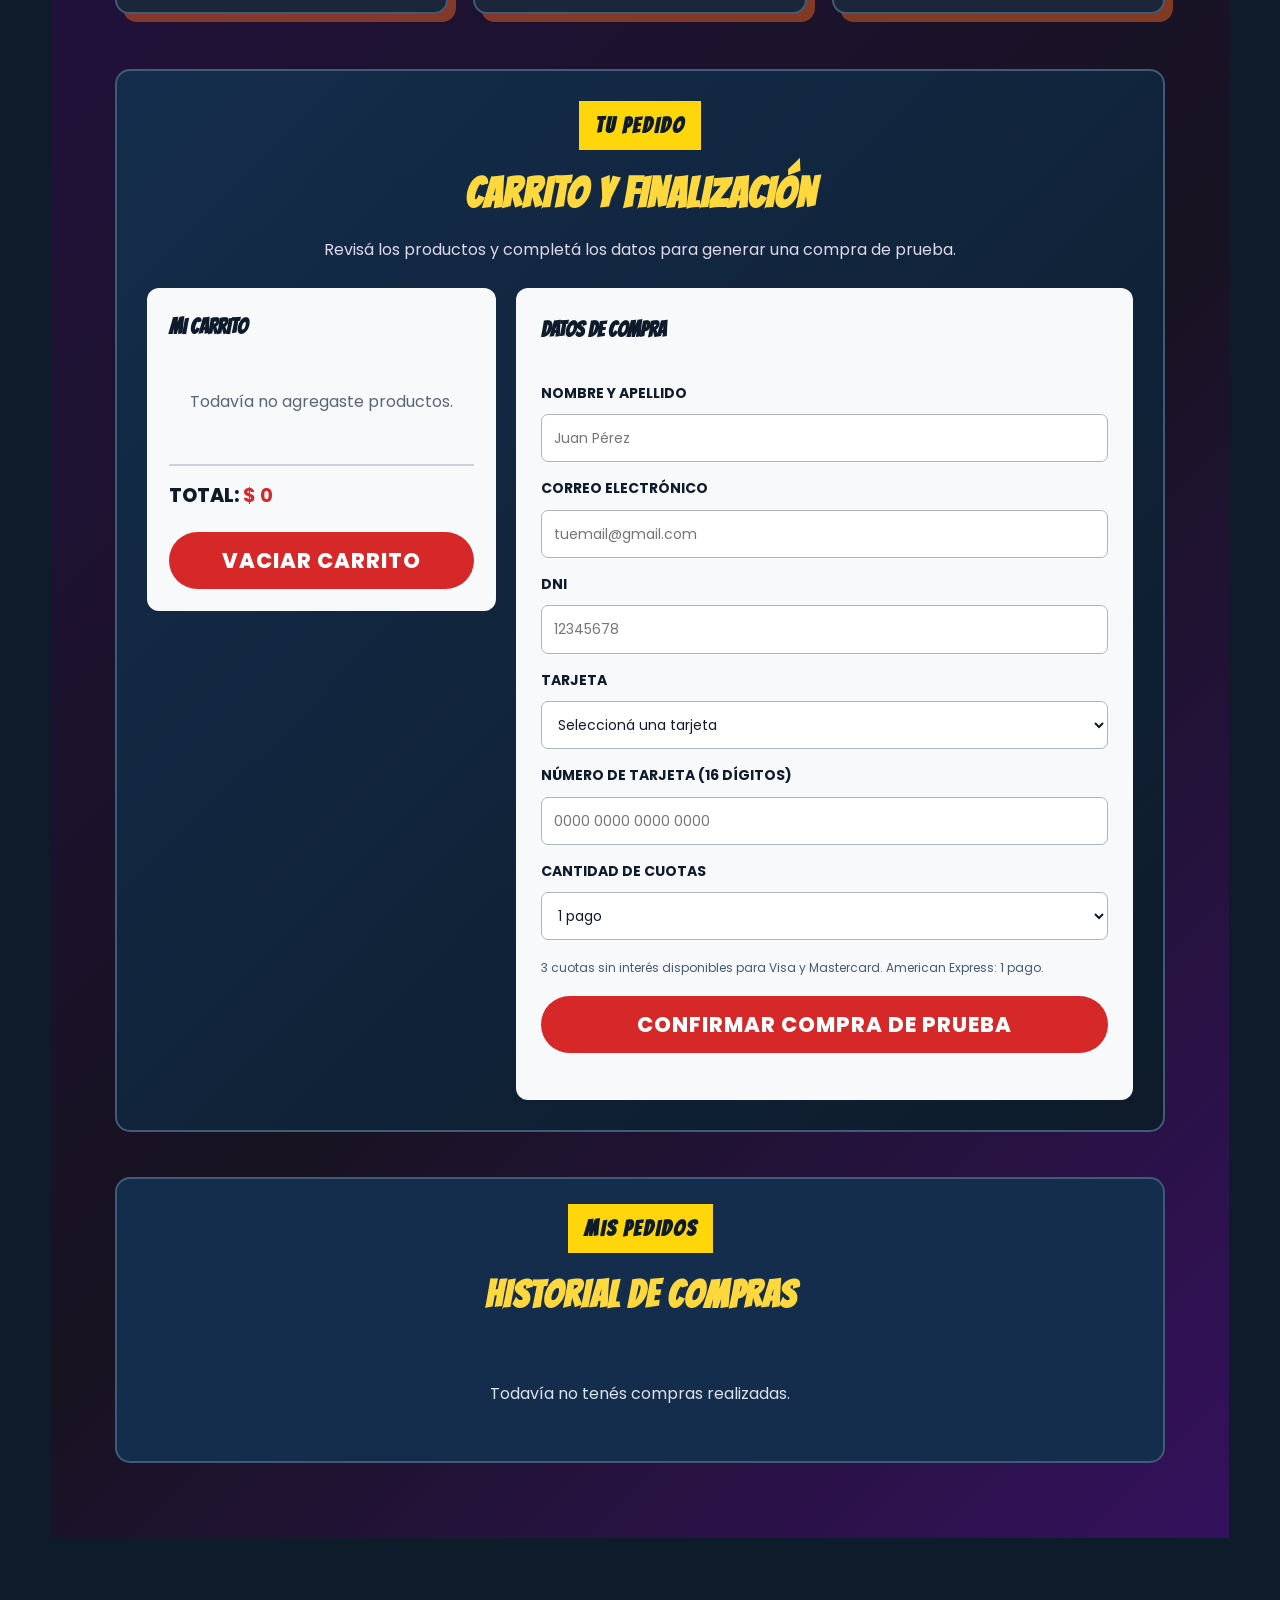
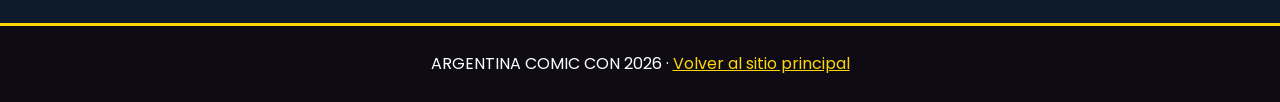
==== commit a26fab97: "parcial2CD parcial 2 compocision digital" ====
--- a/merch.html
+++ b/merch.html
@@ -1,38 +1,484 @@
+
 <!DOCTYPE html>
 <html lang="es">
+
 <head>
-<meta charset="UTF-8">
-<meta name="viewport" content="width=device-width, initial-scale=1.0">
-<title>Merch oficial | Argentina Comic Con 2026</title>
-<link rel="preconnect" href="https://fonts.googleapis.com">
-<link rel="preconnect" href="https://fonts.gstatic.com" crossorigin>
-<link href="https://fonts.googleapis.com/css2?family=Bangers&family=Poppins:wght@300;400;500;600;700;800&display=swap" rel="stylesheet">
-<link rel="stylesheet" href="style.css">
+    <meta charset="UTF-8">
+    <meta name="viewport" content="width=device-width, initial-scale=1.0">
+
+    <title>Merch oficial | Argentina Comic Con 2026</title>
+
+    <link rel="preconnect" href="https://fonts.googleapis.com">
+    <link rel="preconnect" href="https://fonts.gstatic.com" crossorigin>
+
+    <link href="https://fonts.googleapis.com/css2?family=Bangers&family=Poppins:wght@300;400;500;600;700;800&display=swap" rel="stylesheet">
+
+    <!-- Estilos generales y estilos de la tienda -->
+    <link rel="stylesheet" href="style.css">
+    <link rel="stylesheet" href="merch.css">
+    <script
+    type="module"
+    src="https://ajax.googleapis.com/ajax/libs/model-viewer/4.0.0/model-viewer.min.js">
+</script>
 </head>
+
 <body class="shop-page">
-<header class="header">
-<a href="index.html#inicio" class="logo"><span>ARGENTINA</span><strong>COMIC CON</strong><small>2026</small></a>
-<nav class="nav"><a href="index.html#inicio">Inicio</a><a href="index.html#fechas">Fechas</a><a href="index.html#dia-a-dia">Día a Día</a><a href="index.html#galeria">Galería</a><a href="index.html#suscribite">Suscribite</a><a href="index.html#faq">FAQ</a><a href="index.html#ubicacion">Ubicación</a><a class="nav-merch active" href="merch.html">MERCH</a><a href="#historial-compras">Mis compras</a></nav>
-<a href="index.html#fechas" class="btn btn-header">COMPRAR</a>
-</header>
-<main>
-<section class="shop-hero"><p class="etiqueta-seccion">LLEVATE UN RECUERDO</p><h1>MERCH <span>OFICIAL</span></h1><p>La experiencia Comic Con también sigue después del evento.</p><div class="shop-comic-burst">¡WOW!</div></section>
-<section class="shop-main">
-<div class="shop-products">
-<article class="shop-product"><div class="shop-product-art art-keychain" role="img" aria-label="Llavero coleccionable Comic Con 2026"><div class="key-ring"></div><div class="key-tag">ARGENTINA<br><b>COMIC CON</b><small>2026</small></div><span class="pop-word">POW!</span></div><div class="shop-product-info"><span class="entrada-tipo">ACCESORIOS</span><h2>Llavero Comic Con 2026</h2><p>Un recuerdo para llevar tu fandom a todas partes.</p><strong>$8.000</strong><button class="btn-entrada agregar-carrito" data-id="llavero" data-nombre="Llavero Comic Con 2026" data-precio="8000">AGREGAR AL CARRITO</button></div></article>
-<article class="shop-product"><div class="shop-product-art art-shirt" role="img" aria-label="Remera negra edición Comic Con 2026"><div class="shirt-shape"><span>ARGENTINA<br><b>COMIC CON</b><small>2026</small></span></div><span class="pop-word">EPIC!</span></div><div class="shop-product-info"><span class="entrada-tipo">INDUMENTARIA</span><h2>Remera Comic Con 2026</h2><p>Diseño exclusivo para fans de la cultura pop.</p><strong>$25.000</strong><button class="btn-entrada agregar-carrito" data-id="remera" data-nombre="Remera Comic Con 2026" data-precio="25000">AGREGAR AL CARRITO</button></div></article>
-<article class="shop-product"><div class="shop-product-art art-tote" role="img" aria-label="Bolsa tote de tela Comic Con 2026"><div class="tote-handle"></div><div class="tote-shape">ARGENTINA<br><b>COMIC CON</b><small>2026</small><i>✦ ✦ ✦</i></div><span class="pop-word">ZAP!</span></div><div class="shop-product-info"><span class="entrada-tipo">ACCESORIOS</span><h2>Bolsa tote Comic Con 2026</h2><p>Bolsa reutilizable con una gráfica pop bien comiquera.</p><strong>$12.000</strong><button class="btn-entrada agregar-carrito" data-id="tote" data-nombre="Bolsa tote Comic Con 2026" data-precio="12000">AGREGAR AL CARRITO</button></div></article>
-</div>
-<section class="checkout shop-checkout" id="datos-compra"><div class="checkout-heading"><p class="etiqueta-seccion">TU PEDIDO</p><h2>CARRITO Y FINALIZACIÓN</h2><p>Revisá los productos y completá los datos para generar una compra de prueba.</p></div><div class="checkout-grid">
-<div class="carrito-panel"><h3>MI CARRITO</h3><div id="carrito-vacio">Todavía no agregaste productos.</div><div id="carrito-lista"></div><p class="carrito-total">TOTAL: <strong id="carrito-total">$0</strong></p><button type="button" class="btn-entrada vaciar-carrito" id="vaciar-carrito">VACIAR CARRITO</button></div>
-<form class="compra-form" id="form-compra"><h3>DATOS DE COMPRA</h3><label for="compra-nombre">Nombre y apellido</label><input id="compra-nombre" name="nombre" type="text" required placeholder="Juan Pérez"><label for="compra-email">Correo electrónico</label><input id="compra-email" name="email" type="email" required placeholder="tuemail@gmail.com"><label for="compra-dni">DNI</label><input id="compra-dni" name="dni" type="text" required inputmode="numeric" placeholder="12345678">
-<label for="medio-pago">Tarjeta</label><select id="medio-pago" name="pago" required><option value="">Seleccioná una tarjeta</option><option value="Visa">Visa</option><option value="Mastercard">Mastercard</option><option value="American Express">American Express</option></select>
-<label for="numero-tarjeta">Número de tarjeta (16 dígitos)</label><input id="numero-tarjeta" name="numeroTarjeta" type="text" inputmode="numeric" autocomplete="cc-number" maxlength="19" placeholder="0000 0000 0000 0000" required>
-<label for="cuotas">Cantidad de cuotas</label><select id="cuotas" name="cuotas" required><option value="1">1 pago</option><option value="3">3 cuotas sin interés (Visa / Mastercard)</option></select><p class="aviso-demo" id="aviso-cuotas">3 cuotas sin interés disponibles para Visa y Mastercard. American Express: 1 pago.</p>
-<p class="aviso-demo"><strong>Demostración académica:</strong> no se realizan cobros. Usá datos ficticios; el número de tarjeta no se guarda ni se procesa.</p><button class="btn-entrada" type="submit">CONFIRMAR COMPRA DE PRUEBA</button><p id="mensaje-compra" role="status"></p></form></div></section>
-<section class="historial shop-history" id="historial-compras"><div class="checkout-heading"><p class="etiqueta-seccion">MIS PEDIDOS</p><h2>HISTORIAL DE COMPRAS</h2></div><div id="historial-lista"></div></section>
+
+    <!-- ENCABEZADO -->
+    <header class="header">
+
+        <a href="index.html#inicio" class="logo">
+            <span>ARGENTINA</span>
+            <strong>COMIC CON</strong>
+            <small>2026</small>
+        </a>
+
+        <nav class="nav">
+            <a href="index.html#inicio">Inicio</a>
+            <a href="index.html#fechas">Fechas</a>
+            <a href="index.html#dia-a-dia">Día a Día</a>
+            <a href="index.html#galeria">Galería</a>
+            <a href="index.html#suscribite">Suscribite</a>
+            <a href="index.html#faq">FAQ</a>
+            <a href="index.html#ubicacion">Ubicación</a>
+            <a href="merch.html" class="nav-merch active">MERCH</a>
+            <a href="#historial-compras">Mis compras</a>
+        </nav>
+
+        <a href="index.html#fechas" class="btn btn-header">
+            COMPRAR
+        </a>
+
+    </header>
+
+
+    <main>
+
+        <section class="shop-hero">
+
+            <p class="etiqueta-seccion">
+                LLEVATE UN RECUERDO
+            </p>
+
+            <h1 class="titulo-merch animado">
+    MERCH <span>OFICIAL</span>
+</h1>
+
+            <p>
+                La experiencia Comic Con también sigue después del evento.
+            </p>
+
+            <div class="shop-comic-burst">
+                ¡WOW!
+            </div>
+
+        </section>
+        <!-- MONEDA 3D INTERACTIVA -->
+
+<section class="moneda-3d-section">
+
+    <div class="moneda-texto">
+
+        <p class="etiqueta-seccion">
+            EDICIÓN ESPECIAL 2026
+        </p>
+
+        <h2>
+            UNA EXPERIENCIA
+            <span>EN 3D</span>
+        </h2>
+
+        <p>
+            Explorá nuestra moneda conmemorativa de Comic Con.
+            Mantené presionado el mouse y girala para descubrir
+            todos sus detalles.
+        </p>
+
+        <p class="moneda-instruccion">
+            ← ARRASTRÁ PARA GIRAR →
+        </p>
+
+    </div>
+
+    <div class="moneda-modelo">
+
+        <model-viewer
+            src="modelos/moneda-comiccon.glb"
+            alt="Moneda dorada 3D de Comic Con"
+            camera-controls
+            auto-rotate
+            rotation-per-second="25deg"
+            shadow-intensity="1"
+            exposure="1.2"
+            interaction-prompt="none">
+        </model-viewer>
+
+    </div>
+
 </section>
-</main>
-<footer class="footer"><p>ARGENTINA COMIC CON 2026 · <a href="index.html">Volver al sitio principal</a></p></footer>
-<script src="script.js"></script>
-</body></html>+
+
+        <!-- PRODUCTOS -->
+        <section class="shop-main">
+
+            <div class="shop-products">
+
+                <!-- PRODUCTO 1: LLAVERO -->
+                <article class="shop-product">
+
+                    <div class="shop-product-art">
+
+                        <img
+                            src="img/llavero comiccon.png"
+                            alt="Llavero oficial Argentina Comic Con 2026"
+                            class="imagen-producto"
+                        >
+
+                    </div>
+
+                    <div class="shop-product-info">
+
+                        <span class="entrada-tipo">
+                            ACCESORIOS
+                        </span>
+
+                        <h2>
+                            Llavero Comic Con 2026
+                        </h2>
+
+                        <p>
+                            Un recuerdo para llevar tu fandom a todas partes.
+                        </p>
+
+                        <strong>
+                            $8.000
+                        </strong>
+
+                        <button
+                            class="btn-entrada agregar-carrito"
+                            data-id="llavero"
+                            data-nombre="Llavero Comic Con 2026"
+                            data-precio="8000"
+                            type="button"
+                        >
+                            AGREGAR AL CARRITO
+                        </button>
+
+                    </div>
+
+                </article>
+
+
+                <!-- PRODUCTO 2: REMERA -->
+                <article class="shop-product">
+
+                    <div class="shop-product-art">
+
+                        <img
+                            src="img/remera comicon.jfif"
+                            alt="Remera oficial Argentina Comic Con 2026"
+                            class="imagen-producto"
+                        >
+
+                    </div>
+
+                    <div class="shop-product-info">
+
+                        <span class="entrada-tipo">
+                            INDUMENTARIA
+                        </span>
+
+                        <h2>
+                            Remera Comic Con 2026
+                        </h2>
+
+                        <p>
+                            Diseño exclusivo para fans de la cultura pop.
+                        </p>
+
+                        <strong>
+                            $25.000
+                        </strong>
+
+                        <button
+                            class="btn-entrada agregar-carrito"
+                            data-id="remera"
+                            data-nombre="Remera Comic Con 2026"
+                            data-precio="25000"
+                            type="button"
+                        >
+                            AGREGAR AL CARRITO
+                        </button>
+
+                    </div>
+
+                </article>
+
+
+                <!-- PRODUCTO 3: BOLSA -->
+                <article class="shop-product">
+
+                    <div class="shop-product-art">
+
+                        <img
+                            src="img/bolsa comicon.jfif"
+                            alt="Bolsa tote oficial Argentina Comic Con 2026"
+                            class="imagen-producto"
+                        >
+
+                    </div>
+
+                    <div class="shop-product-info">
+
+                        <span class="entrada-tipo">
+                            ACCESORIOS
+                        </span>
+
+                        <h2>
+                            Bolsa tote Comic Con 2026
+                        </h2>
+
+                        <p>
+                            Bolsa reutilizable con una gráfica pop bien comiquera.
+                        </p>
+
+                        <strong>
+                            $12.000
+                        </strong>
+
+                        <button
+                            class="btn-entrada agregar-carrito"
+                            data-id="tote"
+                            data-nombre="Bolsa tote Comic Con 2026"
+                            data-precio="12000"
+                            type="button"
+                        >
+                            AGREGAR AL CARRITO
+                        </button>
+
+                    </div>
+
+                </article>
+
+            </div>
+
+
+            <!-- CARRITO Y COMPRA -->
+            <section class="checkout shop-checkout" id="datos-compra">
+
+                <div class="checkout-heading">
+
+                    <p class="etiqueta-seccion">
+                        TU PEDIDO
+                    </p>
+
+                    <h2>
+                        CARRITO Y FINALIZACIÓN
+                    </h2>
+
+                    <p>
+                        Revisá los productos y completá los datos para generar una compra de prueba.
+                    </p>
+
+                </div>
+
+
+                <div class="checkout-grid">
+
+                    <!-- CARRITO -->
+                    <div class="carrito-panel">
+
+                        <h3>
+                            MI CARRITO
+                        </h3>
+
+                        <div id="carrito-vacio">
+                            Todavía no agregaste productos.
+                        </div>
+
+                        <div id="carrito-lista"></div>
+
+                        <p class="carrito-total">
+                            TOTAL:
+                            <strong id="carrito-total">$0</strong>
+                        </p>
+
+                        <button
+                            type="button"
+                            class="btn-entrada vaciar-carrito"
+                            id="vaciar-carrito"
+                        >
+                            VACIAR CARRITO
+                        </button>
+
+                    </div>
+
+
+                    <!-- FORMULARIO DE COMPRA -->
+                    <form class="compra-form" id="form-compra">
+
+                        <h3>
+                            DATOS DE COMPRA
+                        </h3>
+
+                        <label for="compra-nombre">
+                            Nombre y apellido
+                        </label>
+
+                        <input
+                            id="compra-nombre"
+                            name="nombre"
+                            type="text"
+                            required
+                            placeholder="Juan Pérez"
+                        >
+
+
+                        <label for="compra-email">
+                            Correo electrónico
+                        </label>
+
+                        <input
+                            id="compra-email"
+                            name="email"
+                            type="email"
+                            required
+                            placeholder="tuemail@gmail.com"
+                        >
+
+
+                        <label for="compra-dni">
+                            DNI
+                        </label>
+
+                        <input
+                            id="compra-dni"
+                            name="dni"
+                            type="text"
+                            required
+                            inputmode="numeric"
+                            placeholder="12345678"
+                        >
+
+
+                        <label for="medio-pago">
+                            Tarjeta
+                        </label>
+
+                        <select id="medio-pago" name="pago" required>
+
+                            <option value="">
+                                Seleccioná una tarjeta
+                            </option>
+
+                            <option value="Visa">
+                                Visa
+                            </option>
+
+                            <option value="Mastercard">
+                                Mastercard
+                            </option>
+
+                            <option value="American Express">
+                                American Express
+                            </option>
+
+                        </select>
+
+
+                        <label for="numero-tarjeta">
+                            Número de tarjeta (16 dígitos)
+                        </label>
+
+                        <input
+                            id="numero-tarjeta"
+                            name="numeroTarjeta"
+                            type="text"
+                            inputmode="numeric"
+                            autocomplete="off"
+                            maxlength="19"
+                            placeholder="0000 0000 0000 0000"
+                            required
+                        >
+
+
+                        <label for="cuotas">
+                            Cantidad de cuotas
+                        </label>
+
+                        <select id="cuotas" name="cuotas" required>
+
+                            <option value="1">
+                                1 pago
+                            </option>
+
+                            <option value="3">
+                                3 cuotas sin interés
+                            </option>
+
+                        </select>
+
+
+                        <p class="aviso-demo" id="aviso-cuotas">
+                            3 cuotas sin interés disponibles para Visa y Mastercard.
+                            American Express: 1 pago.
+                        </p>
+
+
+
+                        <button class="btn-entrada" type="submit">
+                            CONFIRMAR COMPRA DE PRUEBA
+                        </button>
+
+                        <p id="mensaje-compra" role="status"></p>
+
+                    </form>
+
+                </div>
+
+            </section>
+
+
+            <!-- HISTORIAL DE COMPRAS -->
+            <section class="historial shop-history" id="historial-compras">
+
+                <div class="checkout-heading">
+
+                    <p class="etiqueta-seccion">
+                        MIS PEDIDOS
+                    </p>
+
+                    <h2>
+                        HISTORIAL DE COMPRAS
+                    </h2>
+
+                </div>
+
+                <div id="historial-lista"></div>
+
+            </section>
+
+        </section>
+
+    </main>
+
+
+    <!-- PIE DE PÁGINA -->
+    <footer class="footer">
+
+        <p>
+            ARGENTINA COMIC CON 2026 ·
+            <a href="index.html">
+                Volver al sitio principal
+            </a>
+        </p>
+
+    </footer>
+
+
+    <!-- JAVASCRIPT EXCLUSIVO DE LA TIENDA -->
+    <script src="merch.js"></script>
+
+</body>
+
+</html>
--- a/style.css
+++ b/style.css
@@ -1410,3 +1410,240 @@
 .shop-checkout,.shop-history { margin:55px auto 0; } .shop-checkout .checkout-heading h2,.shop-history .checkout-heading h2 { color:var(--yellow); } .compra-form input,.compra-form select { border-radius:5px; } .shop-page .footer { padding:25px; text-align:center; } .shop-page .footer a { color:var(--yellow); text-decoration:underline; }
 @media(max-width:900px){.shop-products{grid-template-columns:repeat(2,minmax(0,1fr));}.shop-comic-burst{right:3%;top:8px;}}
 @media(max-width:620px){.shop-products{grid-template-columns:1fr;max-width:480px}.shop-hero{padding:60px 5% 40px}.shop-comic-burst{display:none}.shop-product-art{height:250px}.shop-main{padding:30px 5%}.shop-checkout,.shop-history{padding:18px;margin-top:35px}}
+
+/* =====================================
+   COMPRA DE ENTRADAS - COMIC CON 2026
+===================================== */
+
+#datos-compra,
+#mis-compras {
+    scroll-margin-top: 100px;
+}
+
+#datos-compra .carrito-panel label {
+    display: block;
+    margin-top: 20px;
+    font-size: 12px;
+    font-weight: 800;
+    text-transform: uppercase;
+}
+
+#datos-compra .carrito-panel select {
+    width: 100%;
+    padding: 12px;
+    margin-top: 8px;
+    border: 2px solid var(--border);
+    font: inherit;
+}
+
+.resumen-pago {
+    display: flex;
+    justify-content: space-between;
+    align-items: center;
+    gap: 12px;
+    padding: 18px 0;
+    margin-top: 12px;
+    border-top: 2px solid var(--border);
+}
+
+.resumen-pago strong {
+    color: var(--purple);
+    font-size: 25px;
+}
+
+#mensaje-compra {
+    margin-top: 12px;
+    line-height: 1.5;
+}
+
+#mis-compras {
+    scroll-margin-top: 100px;
+}
+
+#mis-compras .historial-item {
+    padding: 18px;
+    margin-bottom: 12px;
+    background: #302440;
+    border: 1px solid rgba(255,255,255,.2);
+}
+
+#mis-compras .historial-item strong {
+    color: var(--yellow);
+}
+
+#mis-compras .historial-item p {
+    margin: 6px 0;
+}
+
+@media (max-width: 600px) {
+
+    #datos-compra .checkout-grid {
+        gap: 18px;
+    }
+
+    .resumen-pago {
+        flex-wrap: wrap;
+    }
+
+}
+/* ANIMACIONES DE LOS TITULOS */
+
+.titulo-animado {
+    display: inline-block;
+    transform-origin: center;
+}
+
+/* ACTIVAR ANIMACIONES */
+
+.titulo-animado.animar,
+.animado.animar {
+    animation-duration: 1.2s;
+    animation-fill-mode: both;
+}
+
+/* PRIMER TITULO */
+
+.titulo-diversion.animar {
+    animation-name: comicImpacto;
+    color: #d6ad55;
+}
+
+/* SEGUNDO TITULO */
+
+.titulo-dia.animar {
+    animation-name: entradaLateral;
+}
+
+/* TERCER TITULO */
+
+.titulo-entrada-titulo.animar {
+    animation-name: golpeComic;
+}
+
+/* CUARTO TITULO */
+
+.titulo-diaadia-titulo.animar {
+    animation-name: vibracionComic;
+}
+
+/* QUINTO TITULO */
+
+.titulo-galeria-titulo.animar {
+    animation-name: zoomComic;
+}
+
+/* EFECTO DE IMPACTO */
+
+@keyframes comicImpacto {
+
+    0% {
+        opacity: 0;
+        transform: scale(0.3) rotate(-10deg);
+    }
+
+    50% {
+        opacity: 1;
+        transform: scale(1.2) rotate(5deg);
+    }
+
+    70% {
+        transform: scale(0.9) rotate(-3deg);
+    }
+
+    100% {
+        opacity: 1;
+        transform: scale(1) rotate(0deg);
+    }
+
+}
+/* ENTRADA DESDE LA IZQUIERDA */
+
+@keyframes entradaLateral {
+
+    0% {
+        opacity: 0;
+        transform: translateX(-100px);
+    }
+
+    70% {
+        opacity: 1;
+        transform: translateX(15px);
+    }
+
+    100% {
+        transform: translateX(0);
+    }
+
+}
+
+/* GOLPE DESDE ARRIBA */
+
+@keyframes golpeComic {
+
+    0% {
+        opacity: 0;
+        transform: translateY(-80px) scale(0.7);
+    }
+
+    70% {
+        opacity: 1;
+        transform: translateY(15px) scale(1.1);
+    }
+
+    100% {
+        transform: translateY(0) scale(1);
+    }
+
+}
+
+/* VIBRACION */
+
+@keyframes vibracionComic {
+
+    0% {
+        opacity: 0;
+        transform: scale(0.8);
+    }
+
+    20% {
+        opacity: 1;
+        transform: translateX(-8px);
+    }
+
+    40% {
+        transform: translateX(8px);
+    }
+
+    60% {
+        transform: translateX(-5px);
+    }
+
+    80% {
+        transform: translateX(5px);
+    }
+
+    100% {
+        transform: translateX(0);
+    }
+
+}
+
+/* ZOOM DE APARICION */
+
+@keyframes zoomComic {
+
+    0% {
+        opacity: 0;
+        transform: scale(0.2);
+    }
+
+    70% {
+        opacity: 1;
+        transform: scale(1.15);
+    }
+
+    100% {
+        transform: scale(1);
+    }
+
+}
--- a/merch.css
+++ b/merch.css
@@ -0,0 +1,608 @@
+
+/* =====================================
+   ESTILOS DE LA TIENDA COMIC CON 2026
+===================================== */
+
+
+/* ESTILOS GENERALES */
+
+.shop-page {
+    background-color: #0d1b2a;
+    color: #f8f9fa;
+    font-family: "Poppins", sans-serif;
+}
+
+.shop-page main {
+    overflow: hidden;
+}
+
+.shop-page a {
+    text-decoration: none;
+}
+
+
+/* PORTADA DE LA TIENDA */
+
+.shop-hero {
+    position: relative;
+    min-height: 300px;
+    padding: 70px 20px;
+    text-align: center;
+    background: linear-gradient(135deg, #102b50, #0d1b2a, #1b263b);
+    border-bottom: 4px solid #ffd60a;
+}
+
+.shop-hero .etiqueta-seccion {
+    display: inline-block;
+    padding: 8px 22px;
+    background-color: #ffd60a;
+    color: #0d1b2a;
+    font-weight: 800;
+    transform: skew(-8deg);
+}
+
+.shop-hero h1 {
+    margin: 15px 0;
+    font-family: "Bangers", cursive;
+    font-size: clamp(55px, 9vw, 100px);
+    letter-spacing: 3px;
+    text-shadow: 5px 5px #000;
+}
+
+.shop-hero h1 span {
+    color: #ffd60a;
+}
+
+.shop-hero > p:last-of-type {
+    font-size: 17px;
+}
+
+.shop-comic-burst {
+    position: absolute;
+    right: 8%;
+    top: 45%;
+    padding: 20px;
+    background-color: #d62828;
+    color: #ffd60a;
+    font-family: "Bangers", cursive;
+    font-size: 35px;
+    border: 4px solid #ffd60a;
+    transform: rotate(10deg);
+}
+
+
+/* CONTENEDOR PRINCIPAL */
+
+.shop-main {
+    width: 92%;
+    max-width: 1200px;
+    margin: 45px auto;
+}
+
+
+/* PRODUCTOS */
+
+.shop-products {
+    display: grid;
+    grid-template-columns: repeat(3, 1fr);
+    gap: 25px;
+    margin-bottom: 55px;
+}
+
+.shop-product {
+    overflow: hidden;
+    background-color: #1b263b;
+    border: 2px solid #415a77;
+    border-radius: 14px;
+    transition: transform 0.3s ease;
+}
+
+.shop-product:hover {
+    transform: translateY(-7px);
+}
+
+
+/* ESPACIO PARA LAS FOTOGRAFÍAS */
+
+.shop-product-art {
+    width: 100%;
+    height: 280px;
+    overflow: hidden;
+    background-color: #243b55;
+    border-bottom: 3px solid #ffd60a;
+}
+
+.imagen-producto {
+    display: block;
+    width: 100%;
+    height: 100%;
+    object-fit: cover;
+}
+
+
+/* INFORMACIÓN DE PRODUCTOS */
+
+.shop-product-info {
+    padding: 20px;
+}
+
+.entrada-tipo {
+    display: inline-block;
+    padding: 5px 12px;
+    background-color: #ffd60a;
+    color: #1d2a0d;
+    font-size: 11px;
+    font-weight: 800;
+}
+
+.shop-product-info h2 {
+    margin: 12px 0;
+    font-size: 20px;
+    color: yellowgreen;
+}
+
+.shop-product-info p {
+    min-height: 50px;
+    color: #dce3eb;
+    font-size: 14px;
+    line-height: 1.6;
+}
+
+.shop-product-info strong {
+    display: block;
+    margin: 12px 0;
+    color: #ffd60a;
+    font-size: 27px;
+}
+
+
+/* BOTONES */
+
+.shop-page .btn-entrada {
+    display: block;
+    width: 100%;
+    padding: 13px 12px;
+    border: none;
+    border-radius: 30px;
+    background-color: #d62828;
+    color: white;
+    font-family: "Poppins", sans-serif;
+    font-weight: 800;
+    cursor: pointer;
+    transition: background 0.3s ease;
+}
+
+.shop-page .btn-entrada:hover {
+    background-color: #ff3434;
+}
+
+.shop-page button:disabled {
+    opacity: 0.6;
+    cursor: not-allowed;
+}
+
+
+/* SECCIÓN CARRITO Y COMPRA */
+
+.shop-checkout {
+    padding: 30px;
+    background: linear-gradient(135deg, #142d4c, #0d1b2a);
+    border: 2px solid #415a77;
+    border-radius: 15px;
+}
+
+.checkout-heading {
+    margin-bottom: 25px;
+}
+
+.checkout-heading h2 {
+    margin: 10px 0;
+    font-family: "Bangers", cursive;
+    font-size: 42px;
+    letter-spacing: 1px;
+}
+
+.checkout-heading p {
+    line-height: 1.6;
+}
+
+.shop-checkout .etiqueta-seccion,
+.shop-history .etiqueta-seccion {
+    display: inline-block;
+    padding: 7px 16px;
+    background-color: #ffd60a;
+    color: #0d1b2a;
+    font-weight: 800;
+}
+
+
+/* COLUMNAS DEL CHECKOUT */
+
+.checkout-grid {
+    display: grid;
+    grid-template-columns: 0.85fr 1.5fr;
+    gap: 20px;
+    align-items: start;
+}
+
+
+/* PANEL DEL CARRITO */
+
+.carrito-panel {
+    padding: 22px;
+    background-color: #f8f9fa;
+    color: #0d1b2a;
+    border-radius: 12px;
+}
+
+.carrito-panel h3,
+.compra-form h3 {
+    margin-bottom: 20px;
+    font-size: 21px;
+}
+
+#carrito-vacio {
+    padding: 25px 5px;
+    text-align: center;
+    color: #596579;
+}
+
+#carrito-lista {
+    display: flex;
+    flex-direction: column;
+    gap: 12px;
+}
+
+.carrito-item {
+    padding: 12px 0;
+    border-bottom: 1px solid #ccd2dc;
+}
+
+.carrito-item h4 {
+    margin-bottom: 7px;
+}
+
+.carrito-item p {
+    font-size: 13px;
+}
+
+.carrito-controles {
+    display: flex;
+    align-items: center;
+    gap: 8px;
+    margin-top: 10px;
+}
+
+.carrito-controles button {
+    width: 30px;
+    height: 30px;
+    border: none;
+    border-radius: 5px;
+    background-color: #415a77;
+    color: white;
+    cursor: pointer;
+}
+
+.carrito-controles .eliminar-producto {
+    width: auto;
+    padding: 0 10px;
+    background-color: #d62828;
+}
+
+.carrito-total {
+    margin-top: 25px;
+    padding-top: 15px;
+    border-top: 2px solid #ccd2dc;
+    font-size: 19px;
+    font-weight: 800;
+}
+
+.carrito-total strong {
+    color: #d62828;
+}
+
+.carrito-panel .vaciar-carrito {
+    margin-top: 20px;
+}
+
+
+/* FORMULARIO */
+
+.compra-form {
+    display: flex;
+    flex-direction: column;
+    gap: 10px;
+    padding: 25px;
+    background-color: #f8f9fa;
+    color: #0d1b2a;
+    border-radius: 12px;
+}
+
+.compra-form label {
+    margin-top: 5px;
+    font-size: 14px;
+    font-weight: 700;
+}
+
+.compra-form input,
+.compra-form select {
+    width: 100%;
+    padding: 12px;
+    border: 1px solid #adb5bd;
+    border-radius: 7px;
+    background-color: white;
+    color: #0d1b2a;
+    font-family: "Poppins", sans-serif;
+    font-size: 14px;
+}
+
+.compra-form input:focus,
+.compra-form select:focus {
+    outline: 2px solid #415a77;
+}
+
+.aviso-demo {
+    margin-top: 8px;
+    font-size: 12px;
+    line-height: 1.6;
+    color: #415a77;
+}
+
+#mensaje-compra {
+    font-weight: 700;
+    text-align: center;
+}
+
+#mensaje-compra.exito {
+    color: #16803c;
+}
+
+#mensaje-compra.error {
+    color: #d62828;
+}
+
+
+/* HISTORIAL DE COMPRAS */
+
+.shop-history {
+    margin-top: 45px;
+    padding: 25px;
+    background-color: #142d4c;
+    border: 2px solid #415a77;
+    border-radius: 15px;
+}
+
+.shop-history h2 {
+    margin-top: 12px;
+    font-family: "Bangers", cursive;
+    font-size: 38px;
+}
+
+#historial-lista {
+    display: flex;
+    flex-direction: column;
+    gap: 15px;
+}
+
+.compras-vacias {
+    padding: 30px;
+    text-align: center;
+    color: #dce3eb;
+}
+
+.compra-guardada {
+    padding: 20px;
+    background-color: #1b263b;
+    border: 1px solid #415a77;
+    border-radius: 10px;
+}
+
+.compra-guardada h3 {
+    margin-bottom: 10px;
+    color: #ffd60a;
+}
+
+.compra-guardada p {
+    margin: 6px 0;
+    font-size: 14px;
+}
+
+.compra-guardada ul {
+    margin: 10px 0 10px 20px;
+}
+
+
+/* PIE DE PÁGINA */
+
+.shop-page .footer {
+    margin-top: 40px;
+    padding: 25px;
+    text-align: center;
+    border-top: 3px solid #ffd60a;
+}
+
+.shop-page .footer a {
+    color: #ffd60a;
+}
+
+
+/* DISEÑO RESPONSIVE */
+
+@media (max-width: 900px) {
+
+    .shop-products {
+        grid-template-columns: repeat(2, 1fr);
+    }
+
+    .checkout-grid {
+        grid-template-columns: 1fr;
+    }
+
+    .shop-comic-burst {
+        right: 3%;
+        font-size: 25px;
+    }
+
+}
+
+
+@media (max-width: 600px) {
+
+    .shop-hero {
+        min-height: 260px;
+        padding: 60px 15px;
+    }
+
+    .shop-hero h1 {
+        font-size: 55px;
+    }
+
+    .shop-comic-burst {
+        display: none;
+    }
+
+    .shop-products {
+        grid-template-columns: 1fr;
+    }
+
+    .shop-product-art {
+        height: 300px;
+    }
+
+    .shop-checkout {
+        padding: 15px;
+    }
+
+    .checkout-heading h2 {
+        font-size: 32px;
+    }
+
+    .shop-history {
+        padding: 15px;
+    }
+
+    .shop-history h2 {
+        font-size: 30px;
+    }
+
+}
+/* ANIMACION TITULO MERCH OFICIAL */
+
+.titulo-merch.animar {
+    animation: merchImpacto 1.3s ease-out both;
+    transform-origin: center;
+}
+
+@keyframes merchImpacto {
+
+    0% {
+        opacity: 0;
+        transform: scale(0.3) rotate(-12deg);
+    }
+
+    50% {
+        opacity: 1;
+        transform: scale(1.2) rotate(5deg);
+    }
+
+    70% {
+        transform: scale(0.9) rotate(-3deg);
+    }
+
+    100% {
+        opacity: 1;
+        transform: scale(1) rotate(0deg);
+    }
+
+}
+/* SECCION MONEDA 3D */
+
+.moneda-3d-section {
+    display: flex;
+    align-items: center;
+    justify-content: space-around;
+    gap: 40px;
+    padding: 60px 8%;
+    margin: 40px auto;
+    background: linear-gradient(
+        135deg,
+        #1b263b,
+        #0d1b2a
+    );
+    border-radius: 20px;
+    overflow: hidden;
+}
+
+.moneda-texto {
+    flex: 1;
+    max-width: 500px;
+}
+
+.moneda-texto h2 {
+    color: #ffd60a;
+    font-family: "Bangers", cursive;
+    font-size: 3rem;
+    margin: 15px 0;
+}
+
+.moneda-texto h2 span {
+    color: #ffffff;
+}
+
+.moneda-texto p {
+    line-height: 1.7;
+}
+
+.moneda-instruccion {
+    color: #ffd60a;
+    font-weight: bold;
+    margin-top: 25px;
+}
+
+.moneda-modelo {
+    flex: 1;
+    min-width: 0;
+    height: 380px;
+}
+
+.moneda-modelo model-viewer {
+    width: 100%;
+    height: 100%;
+    background-color: transparent;
+    --poster-color: transparent;
+}
+
+/* VERSION TABLET */
+
+@media (max-width: 900px) {
+
+    .moneda-3d-section {
+        flex-direction: column;
+        text-align: center;
+    }
+
+    .moneda-modelo {
+        width: 100%;
+        max-width: 450px;
+    }
+
+}
+
+/* VERSION CELULAR */
+
+@media (max-width: 600px) {
+
+    .moneda-3d-section {
+        padding: 35px 20px;
+        gap: 20px;
+    }
+
+    .moneda-texto h2 {
+        font-size: 2.2rem;
+    }
+
+    .moneda-modelo {
+        height: 300px;
+    }
+
+}
